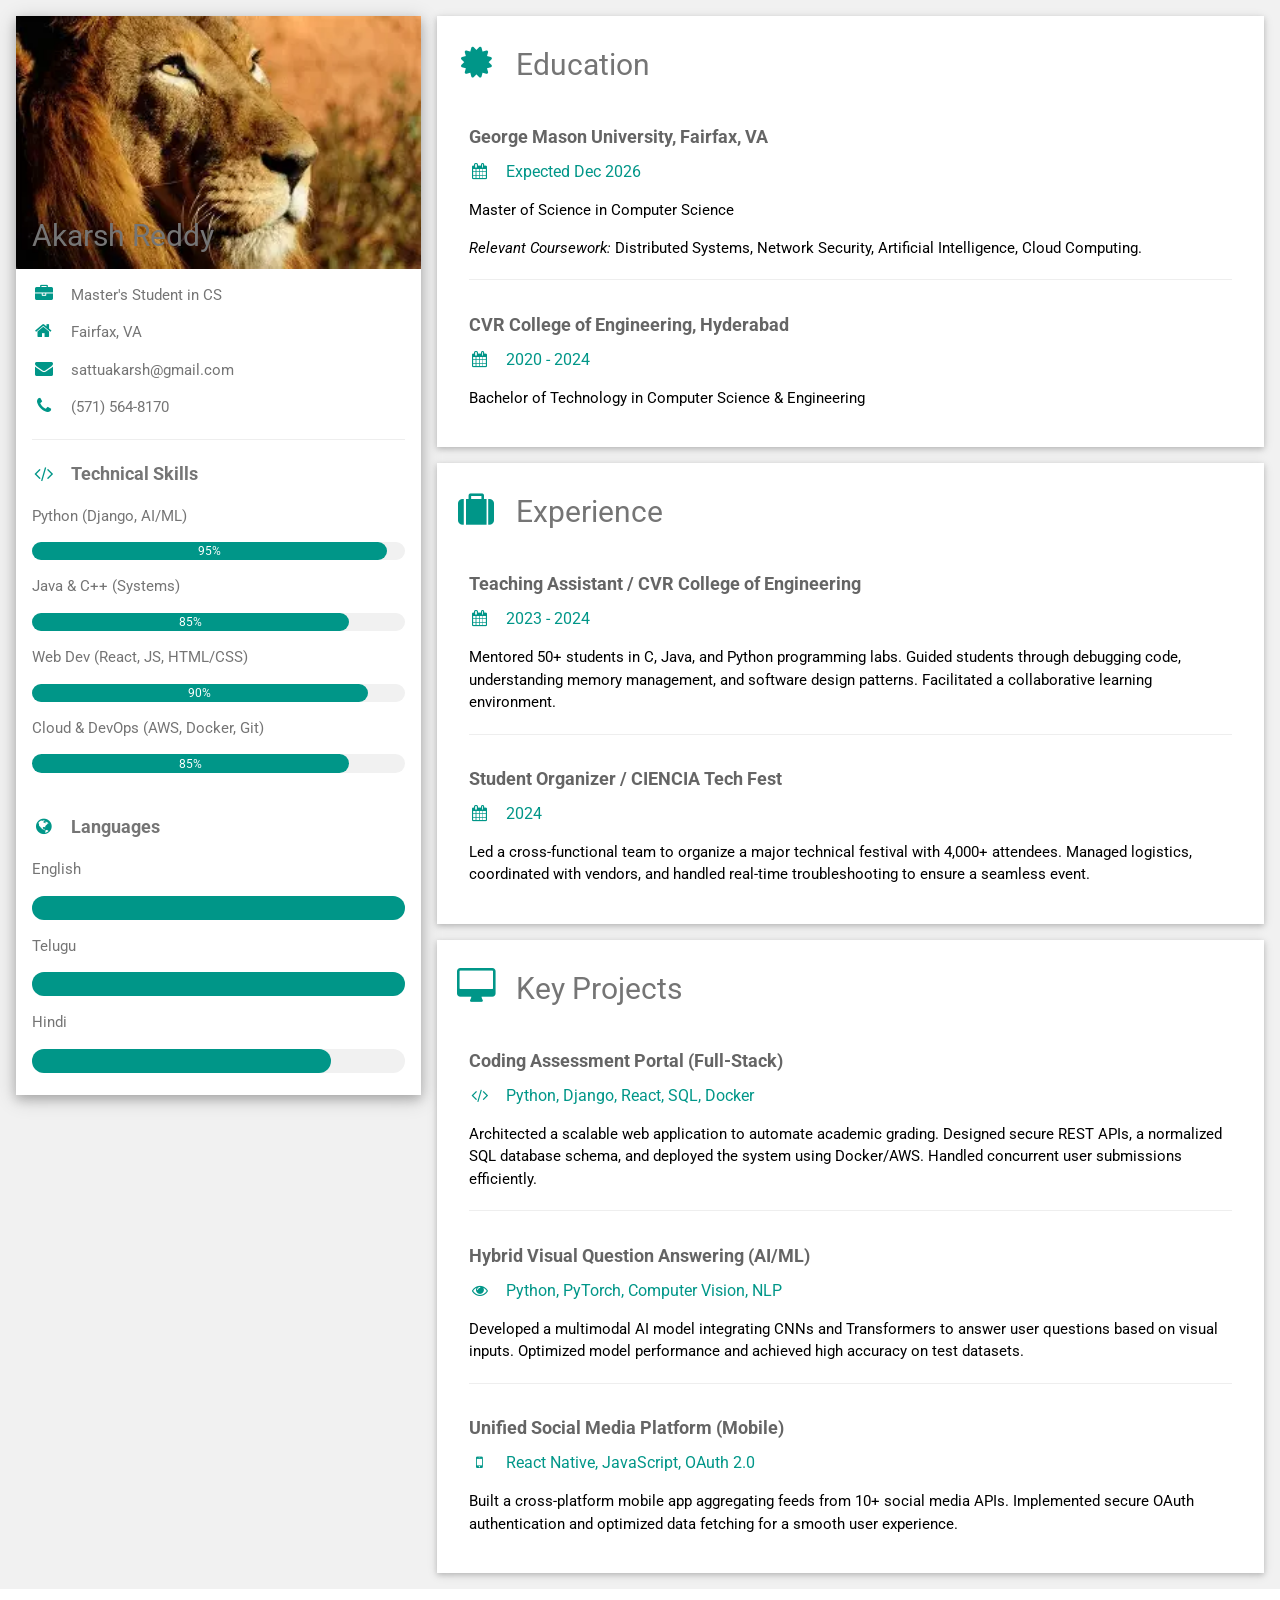
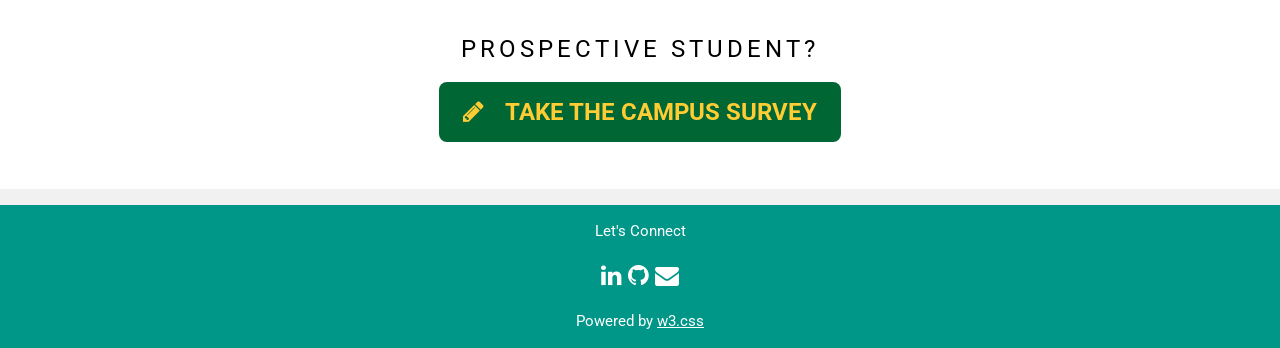
==== index.html @ fb16f4ec "Initial commit with HW2 files" ====
<!-- 
Purpose: This is the main class homepage for Sattu Akarsh Reddy's portfolio, detailing education, skills, and experience. It serves as the entry point and includes a link to the student survey.
Author: Sattu Akarsh Reddy 
-->
<!DOCTYPE html>
<html>
<head>
<title>Sattu Akarsh Reddy - Portfolio</title>
<meta charset="UTF-8">
<link rel="stylesheet" href="styles.css">
<meta name="viewport" content="width=device-width, initial-scale=1">
<link rel="stylesheet" href="https://www.w3schools.com/w3css/4/w3.css">
<link rel='stylesheet' href='https://fonts.googleapis.com/css?family=Roboto'>
<link rel="stylesheet" href="https://cdnjs.cloudflare.com/ajax/libs/font-awesome/4.7.0/css/font-awesome.min.css">
<style>
html,body,h1,h2,h3,h4,h5,h6 {font-family: "Roboto", sans-serif}
</style>
</head>
<body class="w3-light-grey">

<!-- Page Container -->
<div class="w3-content w3-margin-top" style="max-width:1400px;">

  <!-- The Grid -->
  <div class="w3-row-padding">
  
    <!-- Left Column -->
    <div class="w3-third">
    
      <div class="w3-white w3-text-grey w3-card-4">
        <div class="w3-display-container">
          <img src="my.webp" style="width:100%" alt="Avatar">
          <div class="w3-display-bottomleft w3-container profile-name">
            <h2>Akarsh Reddy</h2>
          </div>
        </div>
        <div class="w3-container">
          <p><i class="fa fa-briefcase fa-fw w3-margin-right w3-large w3-text-teal"></i>Master's Student in CS</p>
          <p><i class="fa fa-home fa-fw w3-margin-right w3-large w3-text-teal"></i>Fairfax, VA</p>
          <p><i class="fa fa-envelope fa-fw w3-margin-right w3-large w3-text-teal"></i>sattuakarsh@gmail.com</p>
          <p><i class="fa fa-phone fa-fw w3-margin-right w3-large w3-text-teal"></i>(571) 564-8170</p>
          <hr>

          <p class="w3-large"><b><i class="fa fa-code fa-fw w3-margin-right w3-text-teal"></i>Technical Skills</b></p>
          
          <p>Python (Django, AI/ML)</p>
          <div class="w3-light-grey w3-round-xlarge w3-small">
            <div class="w3-container w3-center w3-round-xlarge w3-teal" style="width:95%">95%</div>
          </div>
          
          <p>Java & C++ (Systems)</p>
          <div class="w3-light-grey w3-round-xlarge w3-small">
            <div class="w3-container w3-center w3-round-xlarge w3-teal" style="width:85%">85%</div>
          </div>
          
          <p>Web Dev (React, JS, HTML/CSS)</p>
          <div class="w3-light-grey w3-round-xlarge w3-small">
            <div class="w3-container w3-center w3-round-xlarge w3-teal" style="width:90%">90%</div>
          </div>
          
          <p>Cloud & DevOps (AWS, Docker, Git)</p>
          <div class="w3-light-grey w3-round-xlarge w3-small">
            <div class="w3-container w3-center w3-round-xlarge w3-teal" style="width:85%">85%</div>
          </div>
          <br>

          <p class="w3-large w3-text-theme"><b><i class="fa fa-globe fa-fw w3-margin-right w3-text-teal"></i>Languages</b></p>
          <p>English</p>
          <div class="w3-light-grey w3-round-xlarge">
            <div class="w3-round-xlarge w3-teal" style="height:24px;width:100%"></div>
          </div>
          <p>Telugu</p>
          <div class="w3-light-grey w3-round-xlarge">
            <div class="w3-round-xlarge w3-teal" style="height:24px;width:100%"></div>
          </div>
          <p>Hindi</p>
          <div class="w3-light-grey w3-round-xlarge">
            <div class="w3-round-xlarge w3-teal" style="height:24px;width:80%"></div>
          </div>
          <br>
        </div>
      </div><br>

    <!-- End Left Column -->
    </div>

    <!-- Right Column -->
    <div class="w3-twothird">
    
      <!-- Education Section -->
      <div class="w3-container w3-card w3-white w3-margin-bottom">
        <h2 class="w3-text-grey w3-padding-16"><i class="fa fa-certificate fa-fw w3-margin-right w3-xxlarge w3-text-teal"></i>Education</h2>
        <div class="w3-container">
          <h5 class="w3-opacity"><b>George Mason University, Fairfax, VA</b></h5>
          <h6 class="w3-text-teal"><i class="fa fa-calendar fa-fw w3-margin-right"></i>Expected Dec 2026</h6>
          <p>Master of Science in Computer Science</p>
          <p><i>Relevant Coursework:</i> Distributed Systems, Network Security, Artificial Intelligence, Cloud Computing.</p>
          <hr>
        </div>
        <div class="w3-container">
          <h5 class="w3-opacity"><b>CVR College of Engineering, Hyderabad</b></h5>
          <h6 class="w3-text-teal"><i class="fa fa-calendar fa-fw w3-margin-right"></i>2020 - 2024</h6>
          <p>Bachelor of Technology in Computer Science & Engineering</p>
          <br>
        </div>
      </div>

      <!-- Experience Section -->
      <div class="w3-container w3-card w3-white w3-margin-bottom">
        <h2 class="w3-text-grey w3-padding-16"><i class="fa fa-suitcase fa-fw w3-margin-right w3-xxlarge w3-text-teal"></i>Experience</h2>
        <div class="w3-container">
          <h5 class="w3-opacity"><b>Teaching Assistant / CVR College of Engineering</b></h5>
          <h6 class="w3-text-teal"><i class="fa fa-calendar fa-fw w3-margin-right"></i>2023 - 2024</h6>
          <p>Mentored 50+ students in C, Java, and Python programming labs. Guided students through debugging code, understanding memory management, and software design patterns. Facilitated a collaborative learning environment.</p>
          <hr>
        </div>
        <div class="w3-container">
          <h5 class="w3-opacity"><b>Student Organizer / CIENCIA Tech Fest</b></h5>
          <h6 class="w3-text-teal"><i class="fa fa-calendar fa-fw w3-margin-right"></i>2024</h6>
          <p>Led a cross-functional team to organize a major technical festival with 4,000+ attendees. Managed logistics, coordinated with vendors, and handled real-time troubleshooting to ensure a seamless event.</p><br>
        </div>
      </div>

      <!-- Projects Section  -->
      <div class="w3-container w3-card w3-white">
        <h2 class="w3-text-grey w3-padding-16"><i class="fa fa-desktop fa-fw w3-margin-right w3-xxlarge w3-text-teal"></i>Key Projects</h2>
        
        <div class="w3-container">
          <h5 class="w3-opacity"><b>Coding Assessment Portal (Full-Stack)</b></h5>
          <h6 class="w3-text-teal"><i class="fa fa-code fa-fw w3-margin-right"></i>Python, Django, React, SQL, Docker</h6>
          <p>Architected a scalable web application to automate academic grading. Designed secure REST APIs, a normalized SQL database schema, and deployed the system using Docker/AWS. Handled concurrent user submissions efficiently.</p>
          <hr>
        </div>

        <div class="w3-container">
          <h5 class="w3-opacity"><b>Hybrid Visual Question Answering (AI/ML)</b></h5>
          <h6 class="w3-text-teal"><i class="fa fa-eye fa-fw w3-margin-right"></i>Python, PyTorch, Computer Vision, NLP</h6>
          <p>Developed a multimodal AI model integrating CNNs and Transformers to answer user questions based on visual inputs. Optimized model performance and achieved high accuracy on test datasets.</p>
          <hr>
        </div>

        <div class="w3-container">
          <h5 class="w3-opacity"><b>Unified Social Media Platform (Mobile)</b></h5>
          <h6 class="w3-text-teal"><i class="fa fa-mobile fa-fw w3-margin-right"></i>React Native, JavaScript, OAuth 2.0</h6>
          <p>Built a cross-platform mobile app aggregating feeds from 10+ social media APIs. Implemented secure OAuth authentication and optimized data fetching for a smooth user experience.</p><br>
        </div>
      </div>

    <!-- End Right Column -->
    </div>
    
  <!-- End Grid -->
  </div>
  
  <!-- End Page Container -->
</div>

<!-- Updated link to point to the survey page per assignment rules -->
<div class="w3-container w3-white w3-center w3-padding-32 w3-margin-top">
  <h3 class="w3-wide">PROSPECTIVE STUDENT?</h3>
  <p>
    <a href="survey.html" class="w3-button w3-round-large w3-padding-large" style="background-color: #006633; color: #FFCC33; font-size: 24px; font-weight: bold;">
      <i class="fa fa-pencil w3-margin-right"></i> TAKE THE CAMPUS SURVEY
    </a>
  </p>
</div>

<footer class="w3-container w3-teal w3-center w3-margin-top">
  <p>Let's Connect</p>
  <div class="w3-xlarge w3-section">
    <a href="#" class="w3-hover-opacity"><i class="fa fa-linkedin"></i></a>
    <a href="#" class="w3-hover-opacity"><i class="fa fa-github"></i></a>
    <a href="mailto:sattuakarsh@gmail.com" class="w3-hover-opacity"><i class="fa fa-envelope"></i></a>
  </div>
  <p>Powered by <a href="https://www.w3schools.com/w3css/default.asp" target="_blank" class="w3-hover-text-black">w3.css</a></p>
</footer>

</body>
</html>
---- styles.css ----
/* 
Purpose: This CSS file provides custom styling, colors, and layout adjustments for the homepage and survey form. 
Author: Sattu Akarsh Reddy 
*/

body {
    background-color: #f0f0f0; 
    font-family: 'Segoe UI', Tahoma, Geneva, Verdana, sans-serif;
    color: #333;
}

h1 {
    color: #006633 !important; 
    font-weight: bold;
}

.gmu-header-box {
    border: 5px solid #006633;
    background-color: white;
    padding: 20px;
    margin-bottom: 30px;
    text-align: center;
    border-radius: 5px;
    box-shadow: 8px 8px 12px rgba(0, 0, 0, 0.25);
}

.btn-gmu {
    background-color: #006633 !important;
    color: white !important;
    border: 2px solid #006633 !important;
    font-weight: 600 !important;
    padding: 10px 20px;
    transition: all 0.3s ease;
}

.btn-gmu:hover {
    background-color: #004d26 !important;
    color: #FFCC33 !important; 
    border-color: #FFCC33 !important;
    box-shadow: 0 4px 8px rgba(0,0,0,0.2);
}

.required-label::after {
    content: " *";
    color: #dc3545; 
    font-weight: bold;
    font-size: 1.2em;
}

input:focus, textarea:focus, select:focus {
    border-color: #006633 !important;
    box-shadow: 0 0 5px rgba(0, 102, 51, 0.5) !important;
}

.form-container {
    background-color: #ffffff;
    padding: 40px;
    border-radius: 10px;
    border-top: 6px solid #FFCC33; 
    box-shadow: 0 4px 15px rgba(0,0,0,0.1);
}
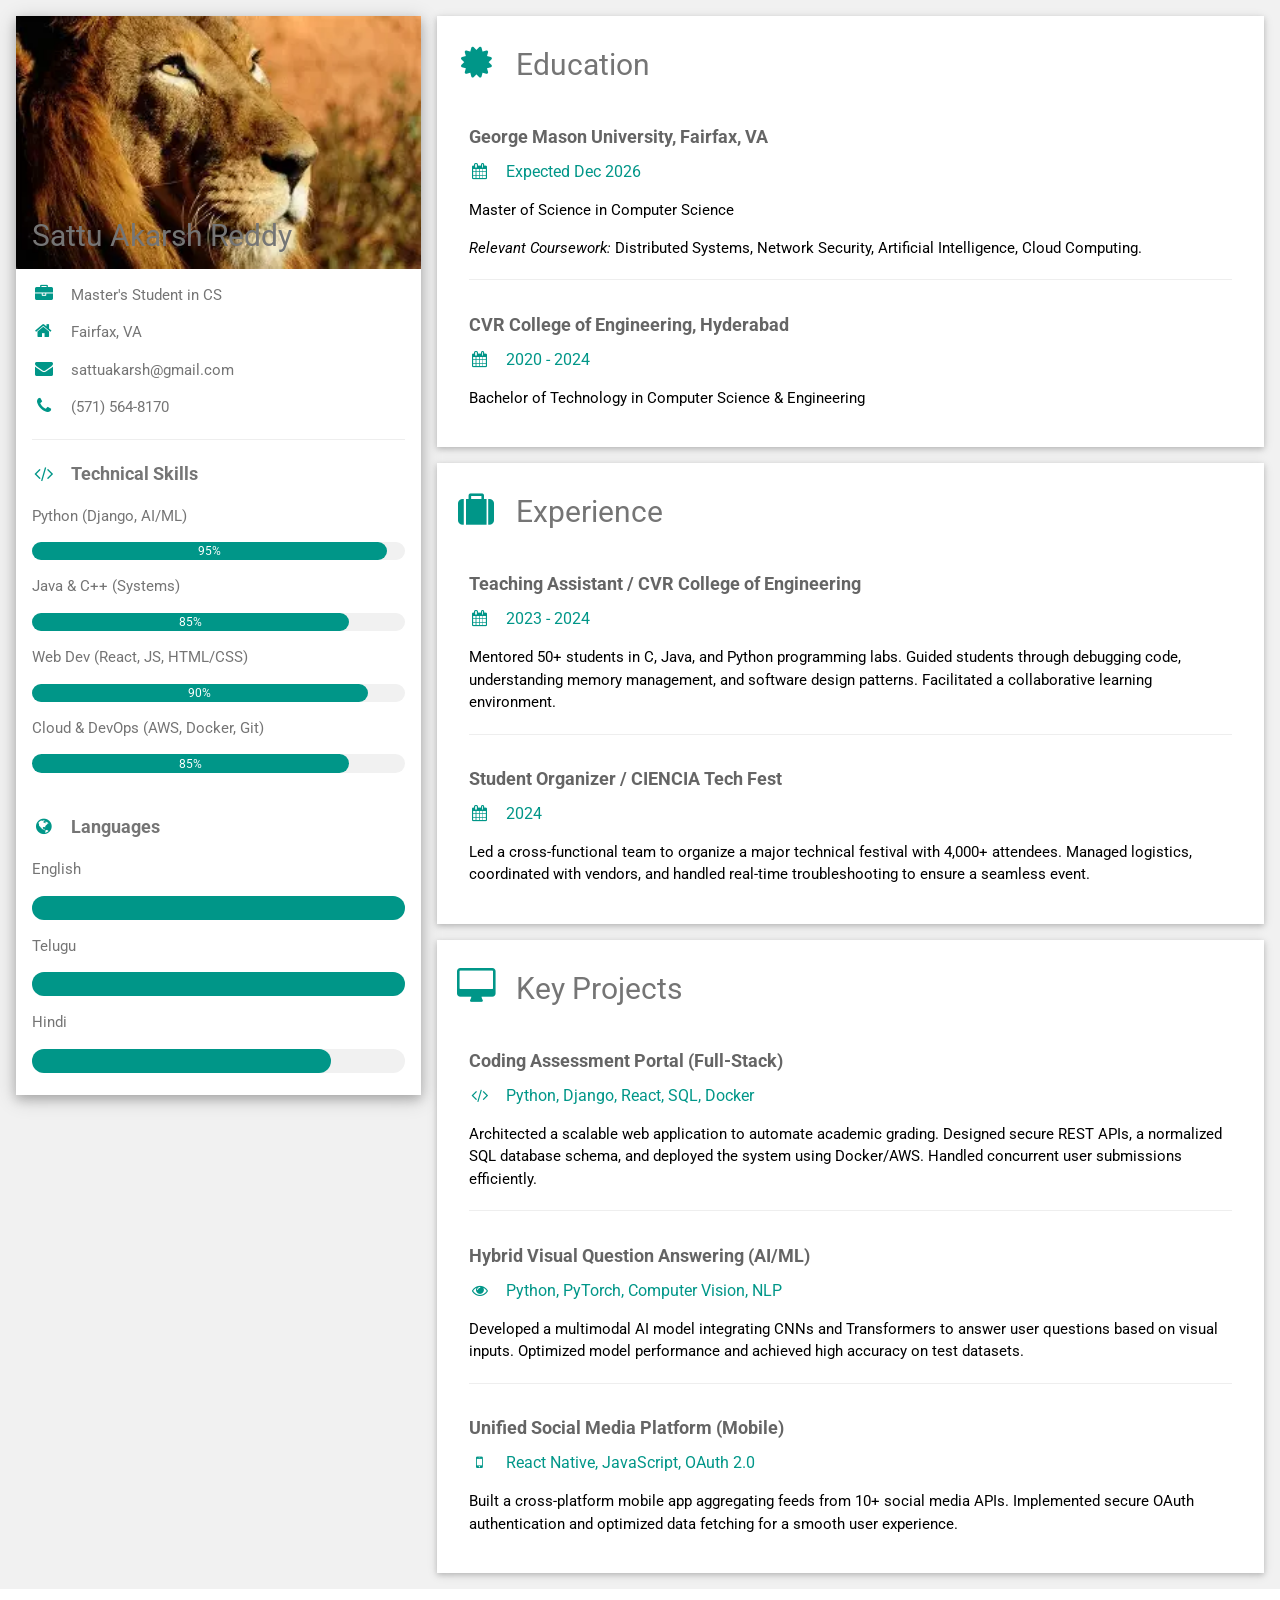
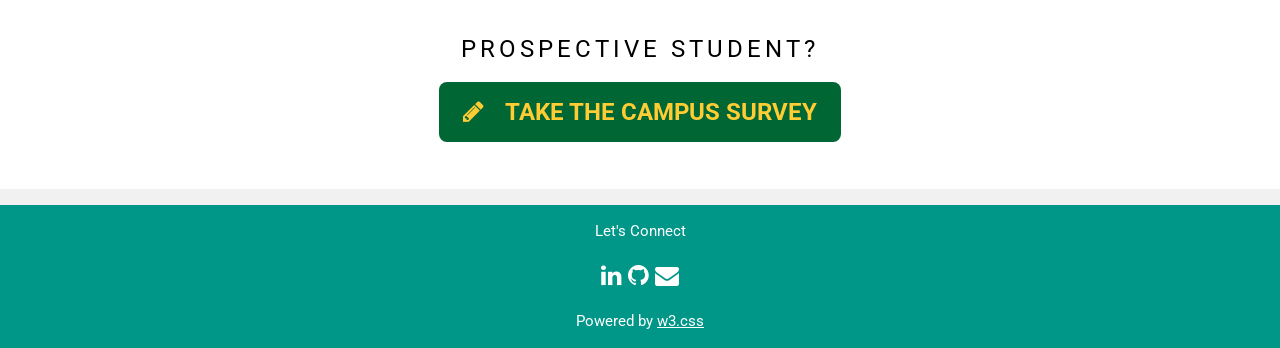
==== commit cc115207: "Testing Jenkins webhook" ====
--- a/index.html
+++ b/index.html
@@ -31,7 +31,7 @@
         <div class="w3-display-container">
           <img src="my.webp" style="width:100%" alt="Avatar">
           <div class="w3-display-bottomleft w3-container profile-name">
-            <h2>Akarsh Reddy</h2>
+            <h2>Sattu Akarsh Reddy</h2>
           </div>
         </div>
         <div class="w3-container">
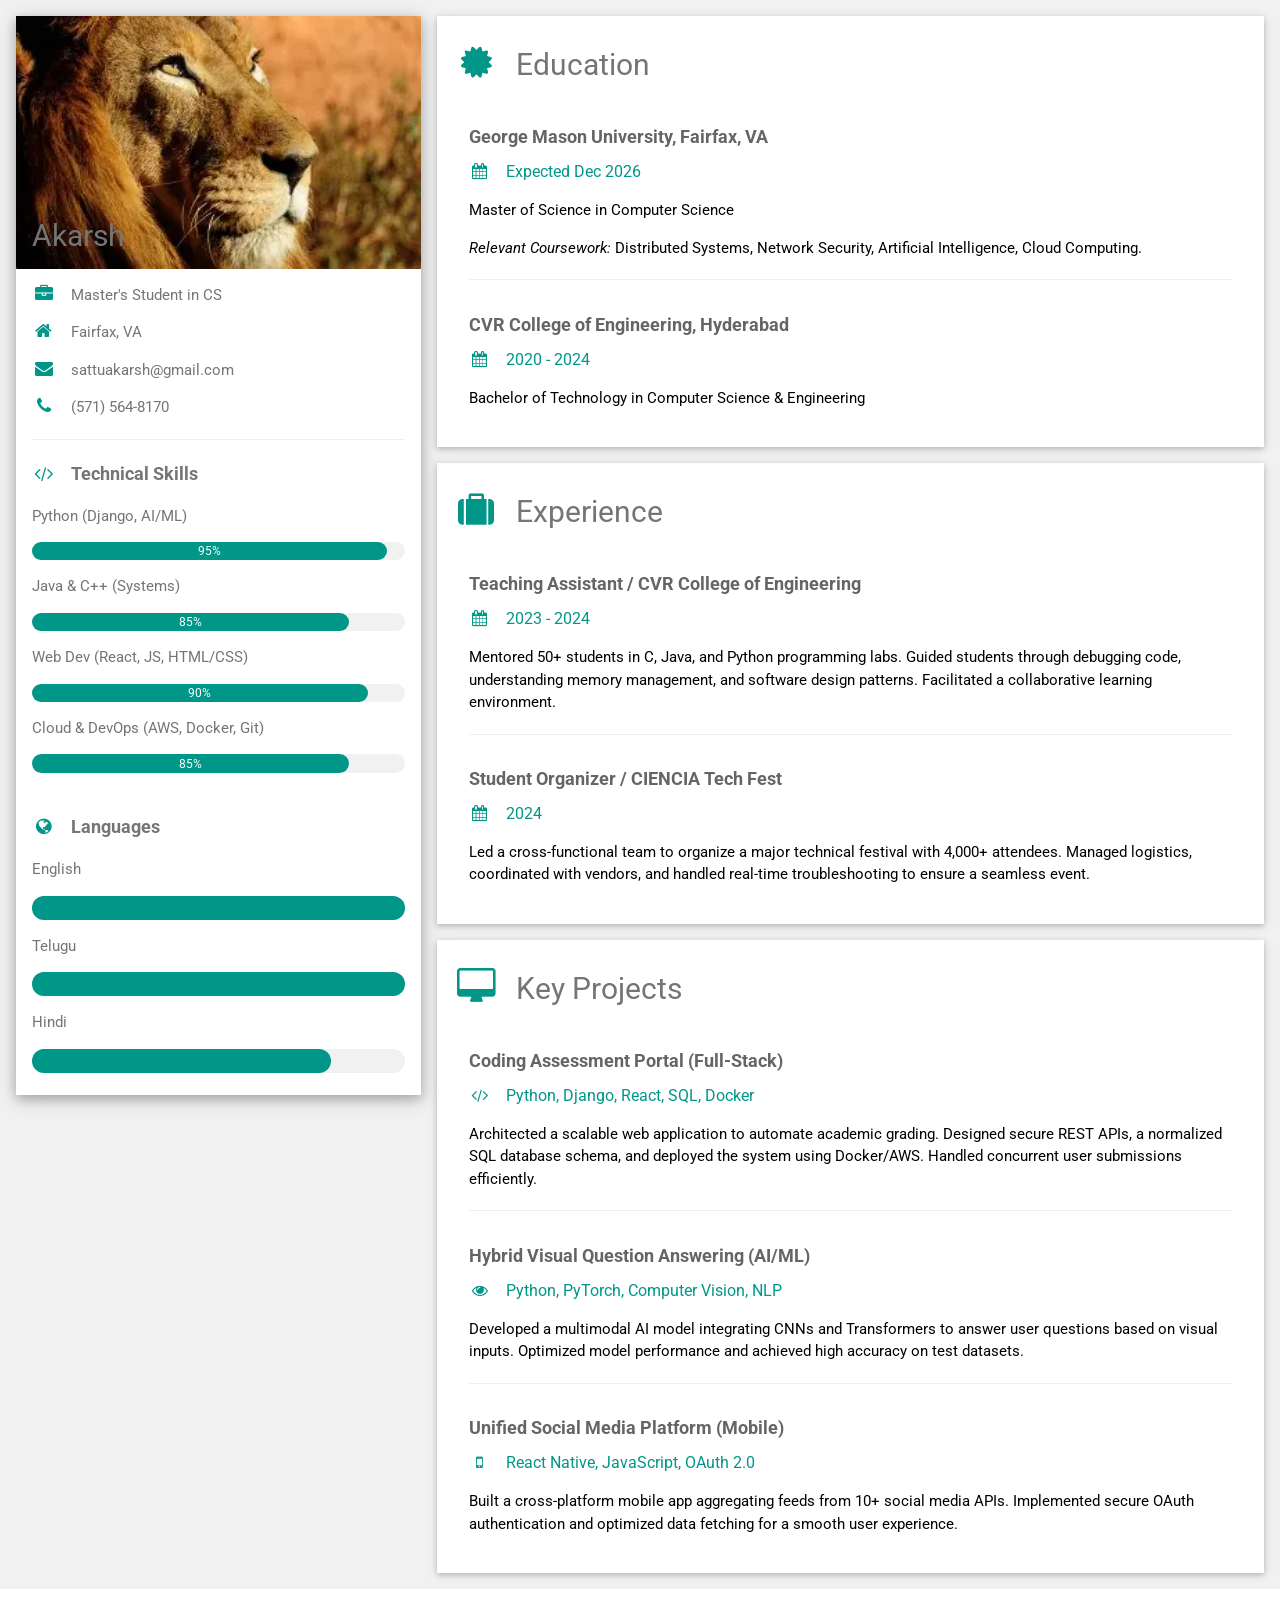
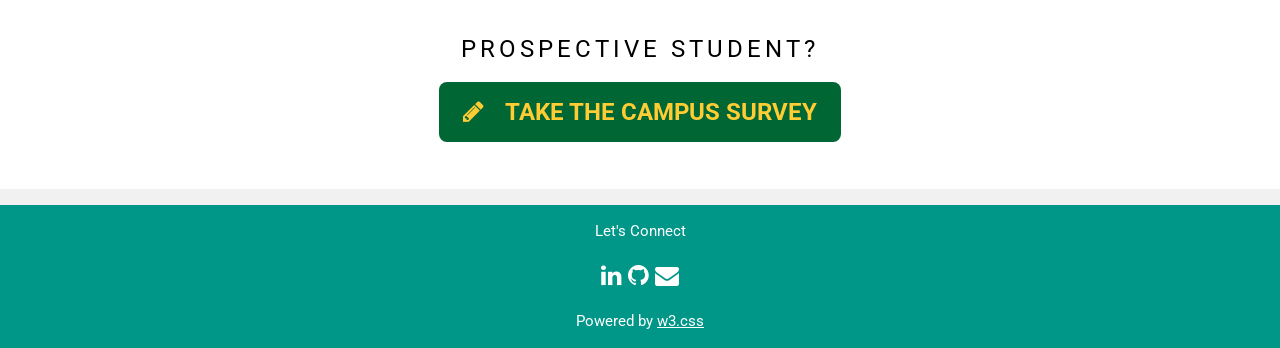
==== commit a4950132: "name change" ====
--- a/index.html
+++ b/index.html
@@ -31,7 +31,7 @@
         <div class="w3-display-container">
           <img src="my.webp" style="width:100%" alt="Avatar">
           <div class="w3-display-bottomleft w3-container profile-name">
-            <h2>Sattu Akarsh Reddy</h2>
+            <h2> Akarsh </h2>
           </div>
         </div>
         <div class="w3-container">
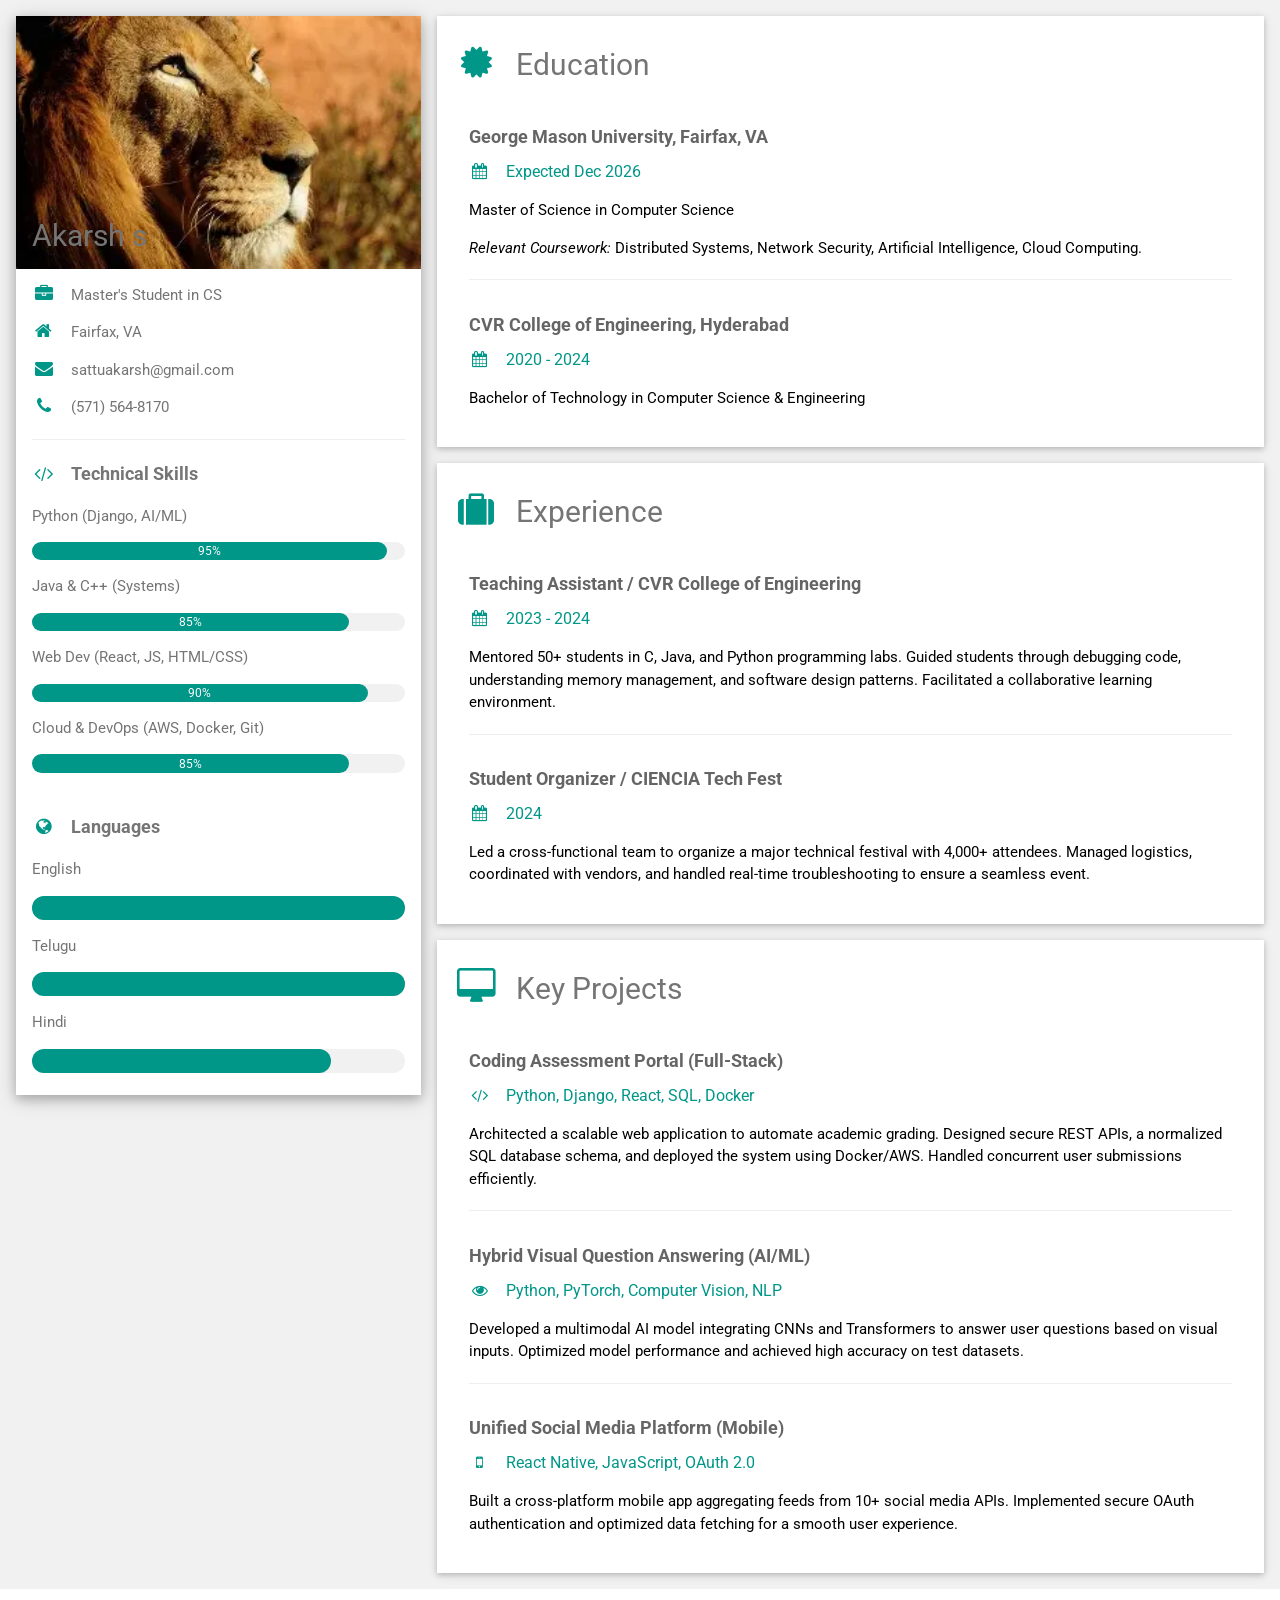
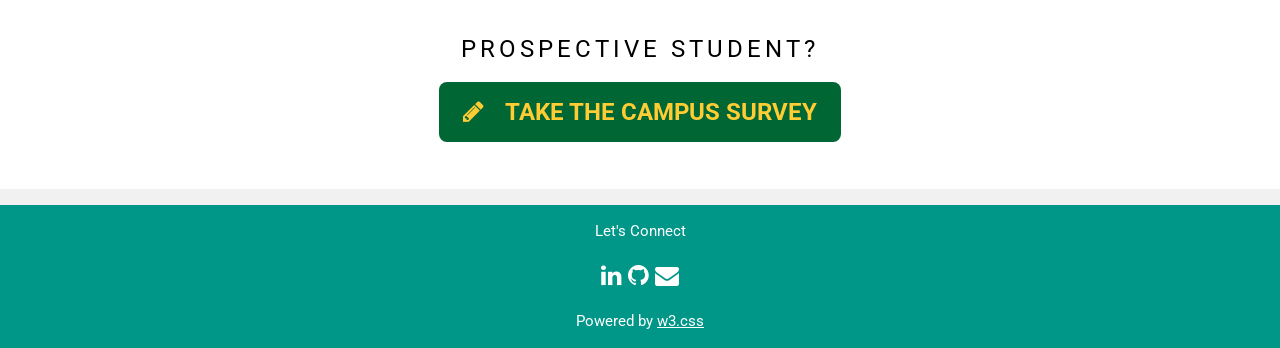
==== commit c636ab0c: "change" ====
--- a/index.html
+++ b/index.html
@@ -31,7 +31,7 @@
         <div class="w3-display-container">
           <img src="my.webp" style="width:100%" alt="Avatar">
           <div class="w3-display-bottomleft w3-container profile-name">
-            <h2> Akarsh </h2>
+            <h2> Akarsh s </h2>
           </div>
         </div>
         <div class="w3-container">
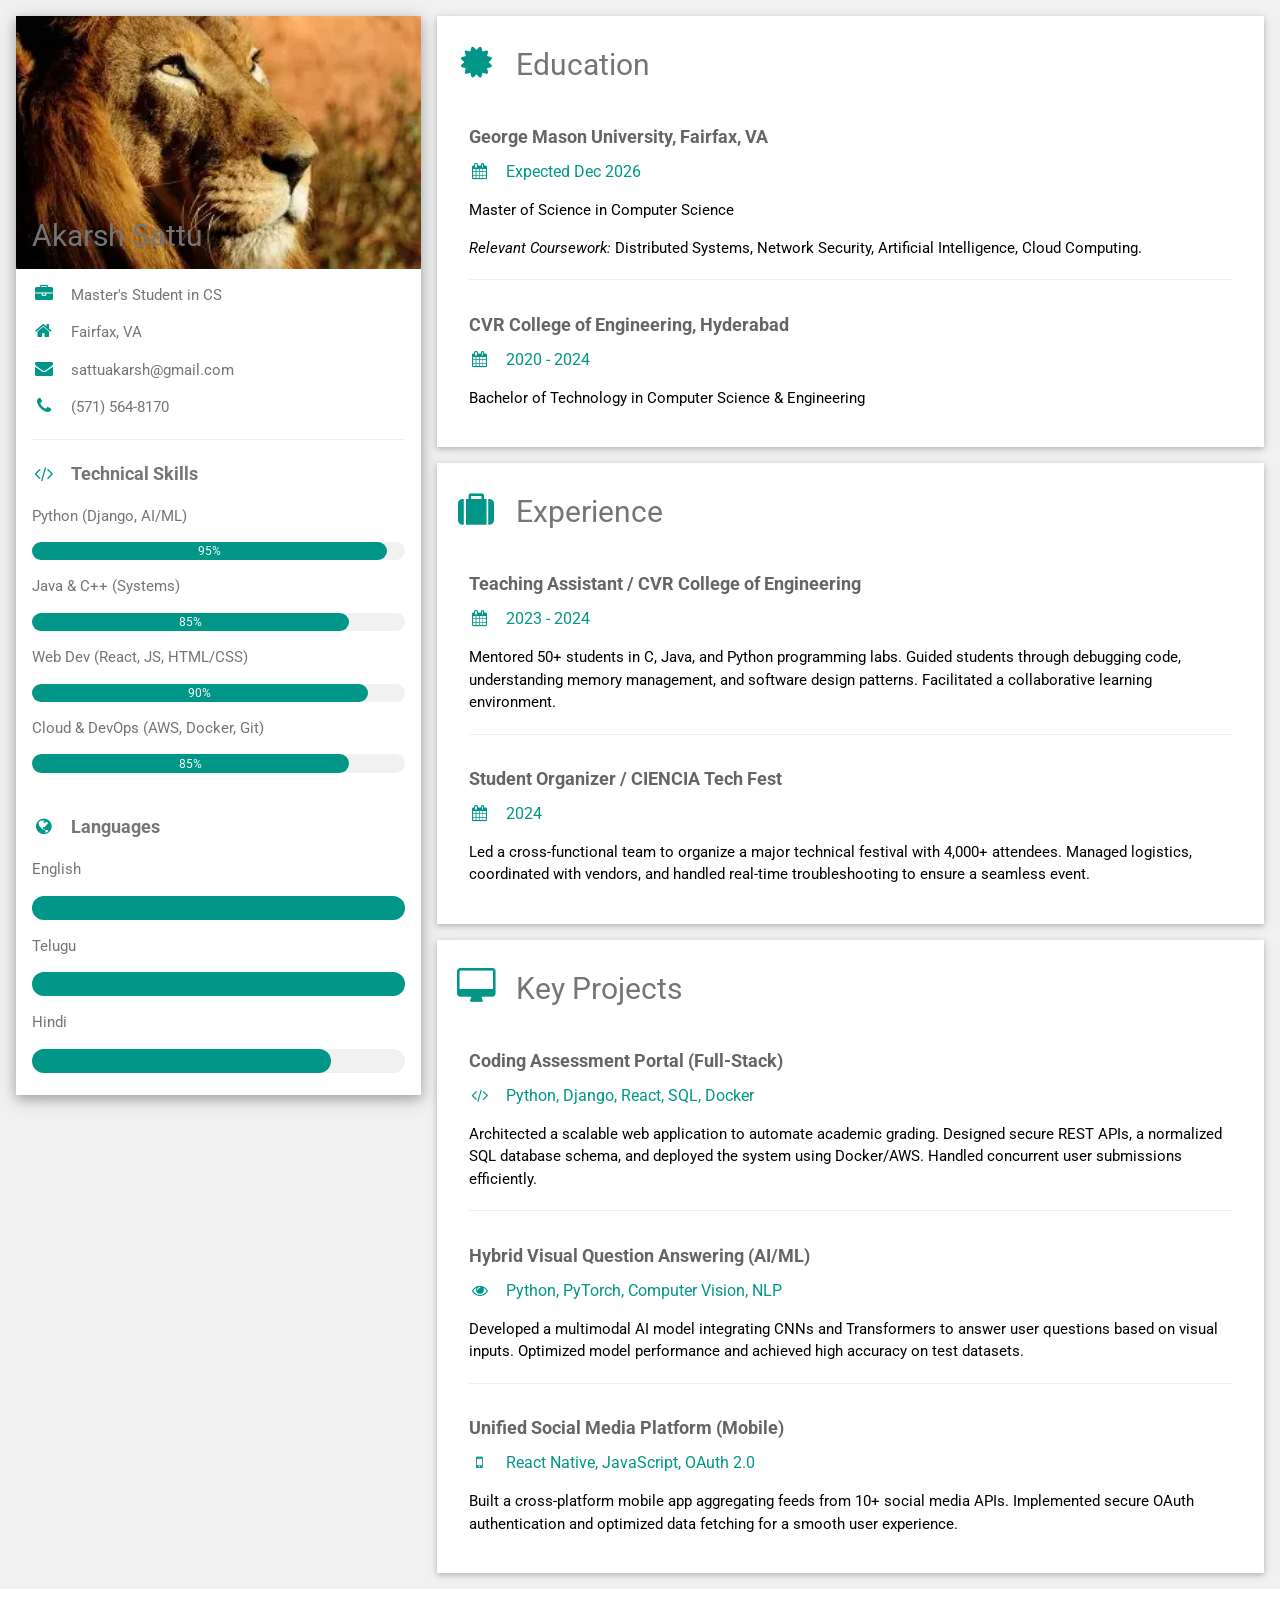
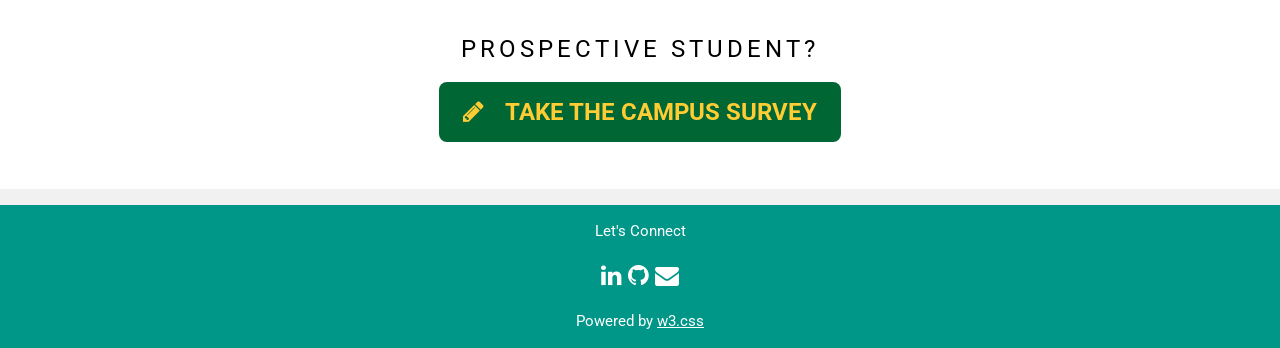
==== commit 5594b8b2: "add last name" ====
--- a/index.html
+++ b/index.html
@@ -31,7 +31,7 @@
         <div class="w3-display-container">
           <img src="my.webp" style="width:100%" alt="Avatar">
           <div class="w3-display-bottomleft w3-container profile-name">
-            <h2> Akarsh s </h2>
+            <h2> Akarsh Sattu </h2>
           </div>
         </div>
         <div class="w3-container">
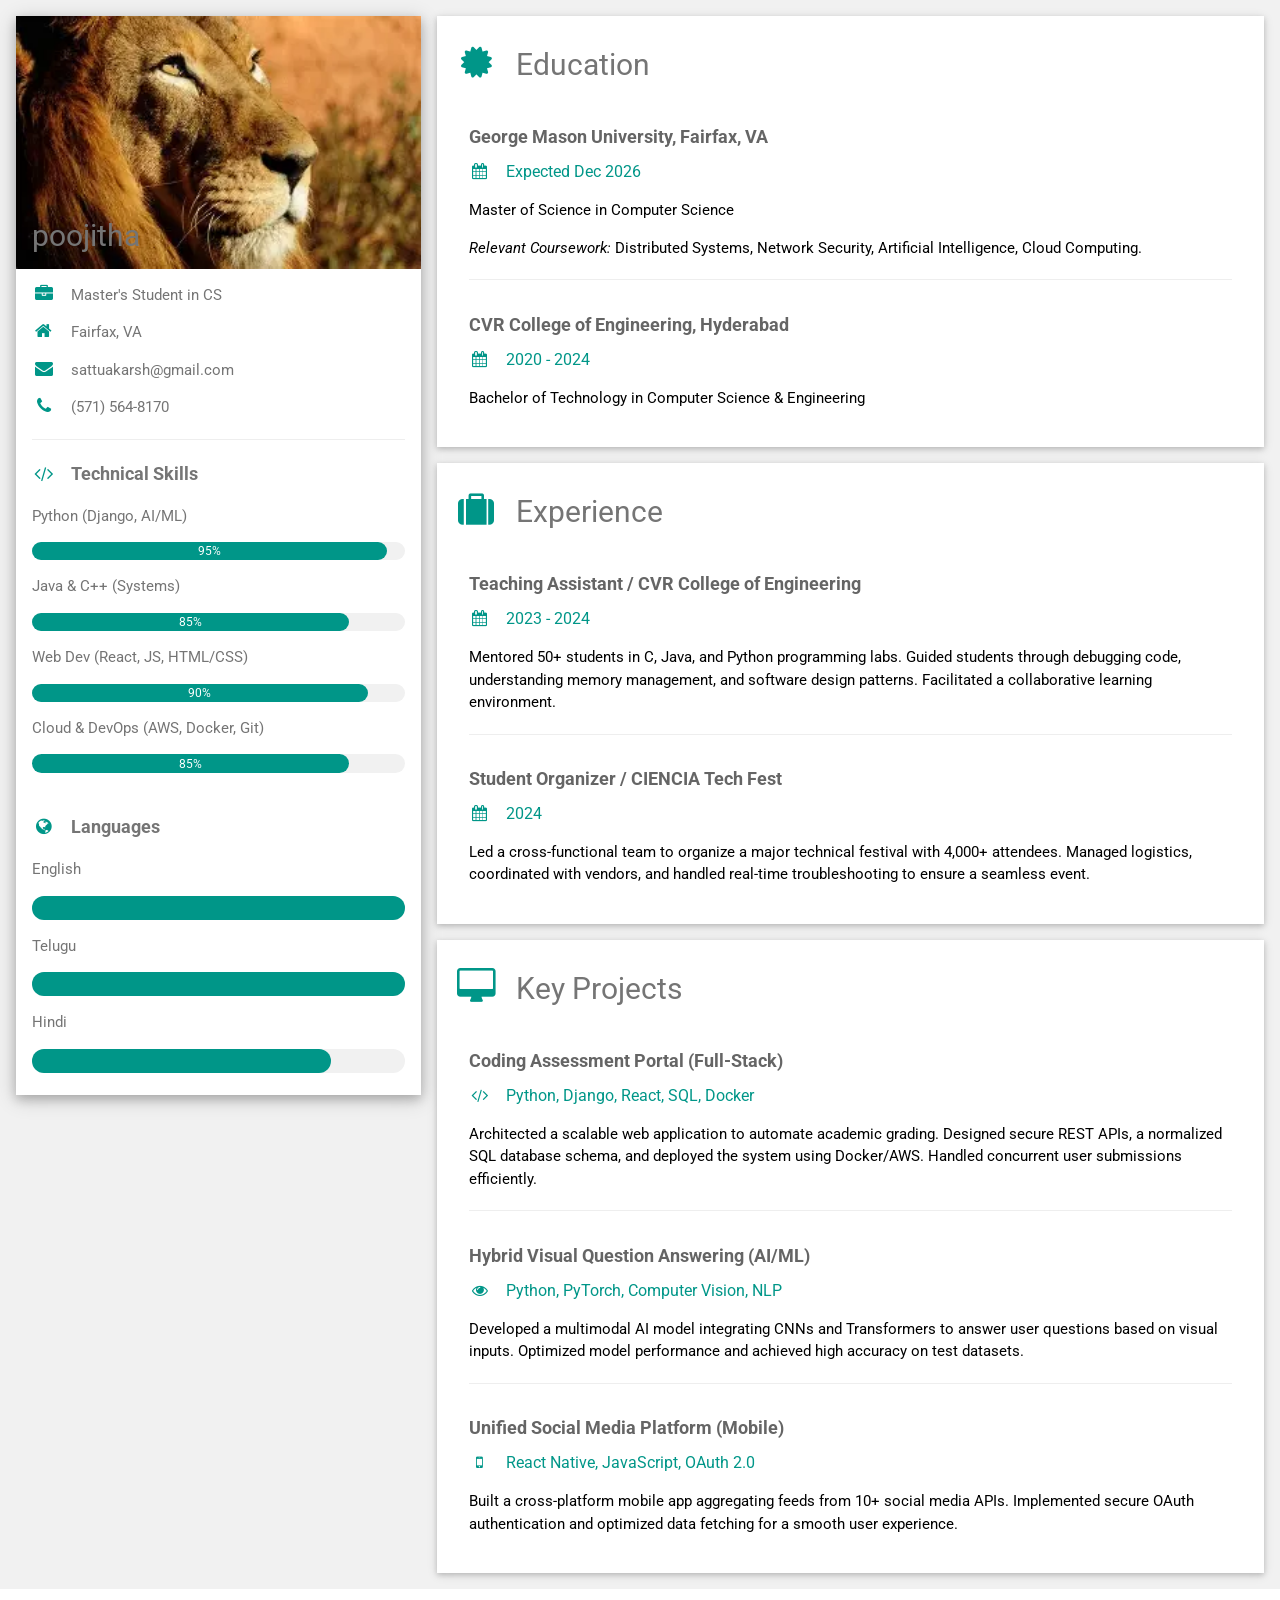
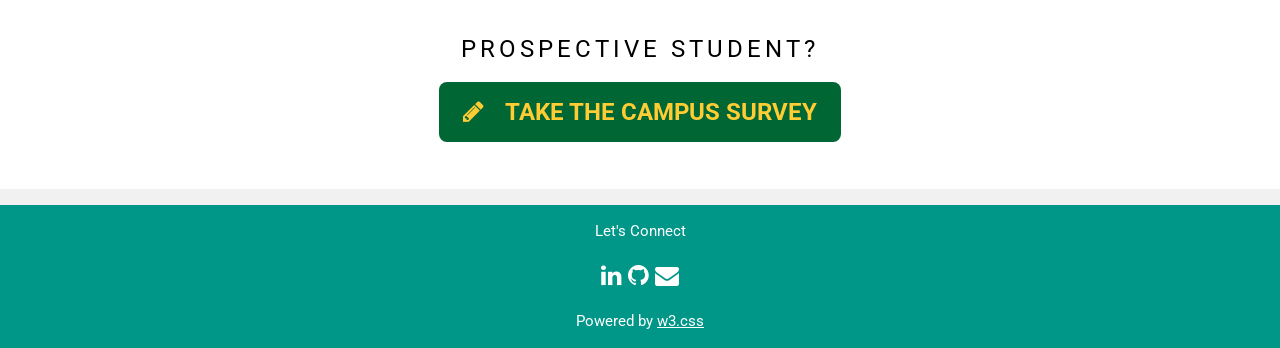
==== commit e095e4e6: "name change" ====
--- a/index.html
+++ b/index.html
@@ -31,7 +31,7 @@
         <div class="w3-display-container">
           <img src="my.webp" style="width:100%" alt="Avatar">
           <div class="w3-display-bottomleft w3-container profile-name">
-            <h2> Akarsh Sattu </h2>
+            <h2> poojitha </h2>
           </div>
         </div>
         <div class="w3-container">
